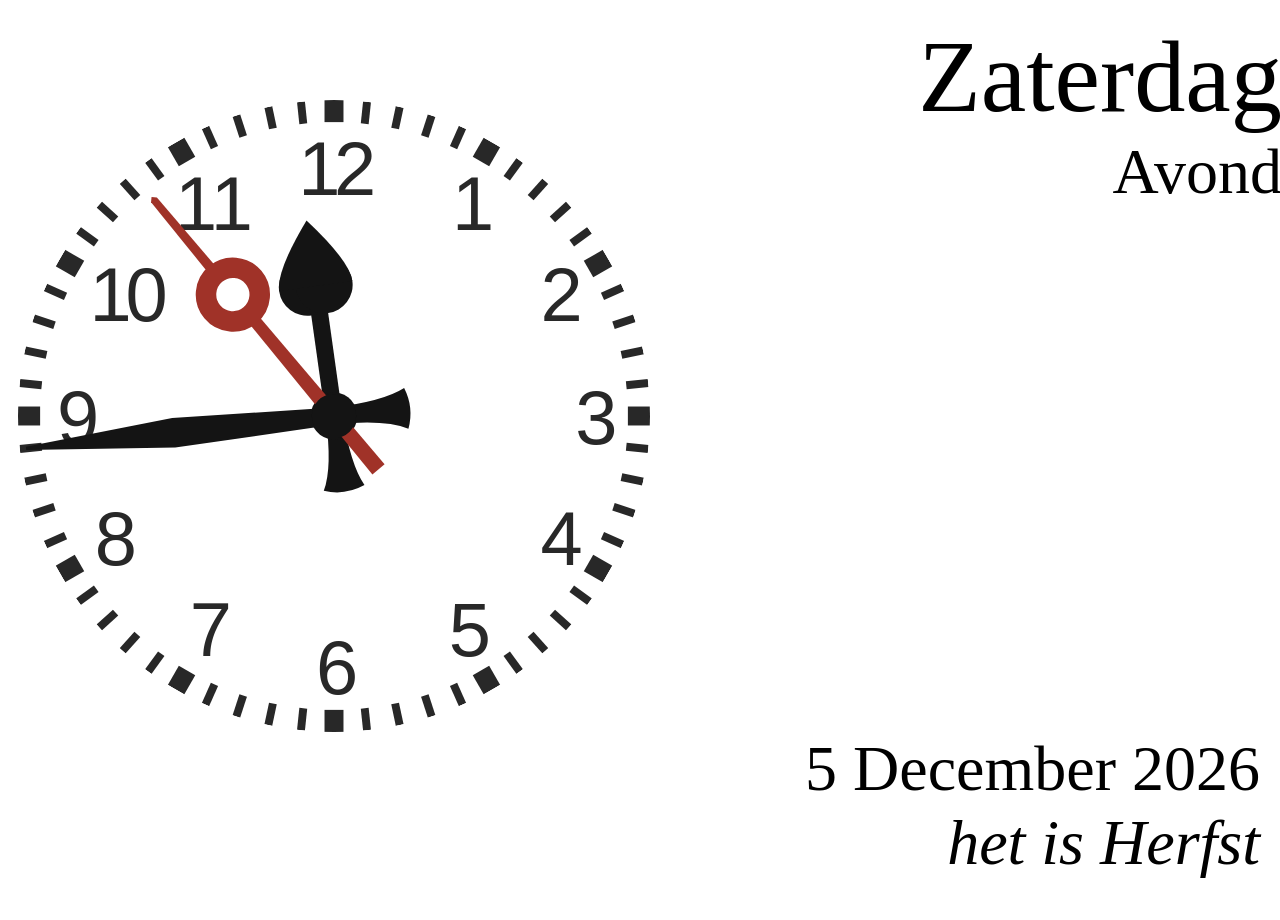
==== index.html @ fc2bb2a9 "OWASP hardening: CSP, externe JS, .html-extensie, lang-attribuut - index.php hernoemd naar index.htm" ====
<html lang="nl">
<!-- clock software is from: http://www.3quarks.com/en/SVGClock/index.html
     i added the right side stuff like day of week, season, etc.
     this is meant for people who have trouble remembering this information
     Ewald 2020-08-29
-->

  <head>
    <meta charset="utf-8">
    <meta http-equiv="Content-Security-Policy" content="default-src 'self'; object-src 'self'; base-uri 'self'; form-action 'none'">
    <meta name="viewport" content="width=device-width, initial-scale=1, viewport-fit=cover">
    <meta name="apple-mobile-web-app-capable" content="yes">
    <meta name="mobile-web-app-capable" content="yes">
    <meta name="apple-mobile-web-app-status-bar-style" content="default">
    <meta name="apple-mobile-web-app-title" content="Klok">
    <meta name="theme-color" content="#ffffff">
    <link rel="apple-touch-icon" href="apple-touch-icon.png">
    <link rel="apple-touch-icon" sizes="152x152" href="apple-touch-icon-152x152.png">
    <link rel="manifest" href="manifest.json">
    <link rel="stylesheet" href="style.css">
    <title>KLOK</title>
    <script src="app.js"></script>
  </head>

  <body>
    <section class="container">
    <div class="one">
<object data="station-clock.svg" type="image/svg+xml"
        width="100%" height="100%">
  <param name="dial"               value="din 41091.4"/>
  <param name="hourHand"           value="siemens"/>
  <param name="minuteHand"         value="siemens"/>
  <param name="secondHand"         value="din 41071.2"/>
  <param name="minuteHandBehavior" value="stepping"/>
  <param name="secondHandBehavior" value="swinging"/>
  <param name="secondHandStopToGo" value="yes"/>
  <param name="secondHandStopTime" value="1.5"/>
  <param name="backgroundColor"    value="rgba(0,0,0,0)"/>
  <param name="dialColor"          value="rgb(40,40,40)"/>
  <param name="hourHandColor"      value="rgb(20,20,20)"/>
  <param name="minuteHandColor"    value="rgb(20,20,20)"/>
  <param name="secondHandColor"    value="rgb(160,50,40)"/>
  <param name="axisCoverColor"     value="rgb(20,20,20)"/>
  <param name="axisCoverRadius"    value="7"/>
  <param name="updateInterval"     value="50"/>
</object>
    </div>

    <div class="two">
      <p class="impact1" id="dag"></p>
      <p class="impact2" id="dagdeel"></p>
      <br /><br />
      <p class="impact3"><span id="datum"></span><br /><i><span id="seizoen"></span> </i></p>
    </div>
  </body>

</html>
---- style.css ----
.container {
  width: 100%;
  height: 100%;
  background: white;
  margin: auto;
  padding: 10px;
}

.one {
  width: 50%;
  height: 90%;
  background: white;
  float: left;
}

.two {
#  margin-right: 5%;
  text-align: right;
  height: 90%;
  background: white;
}

h1 {
  font-size:10vw;
}

h2 {
  font-size:5vw;
}

img {
  max-width: 7%;
  height: auto;
  margin: 0;
  padding: 0;
  }

p.impact1 {
  font-size:8vw;
  margin: 0;
  padding: 0;
  }

p.impact2 {
  font-size:5vw;
  margin: 0;
  padding: 0;
  }

p.impact3 {
  font-size:5vw;
  position: absolute;
  bottom: 20;
  right:20;
  margin: 0;
  padding: 0;
  }
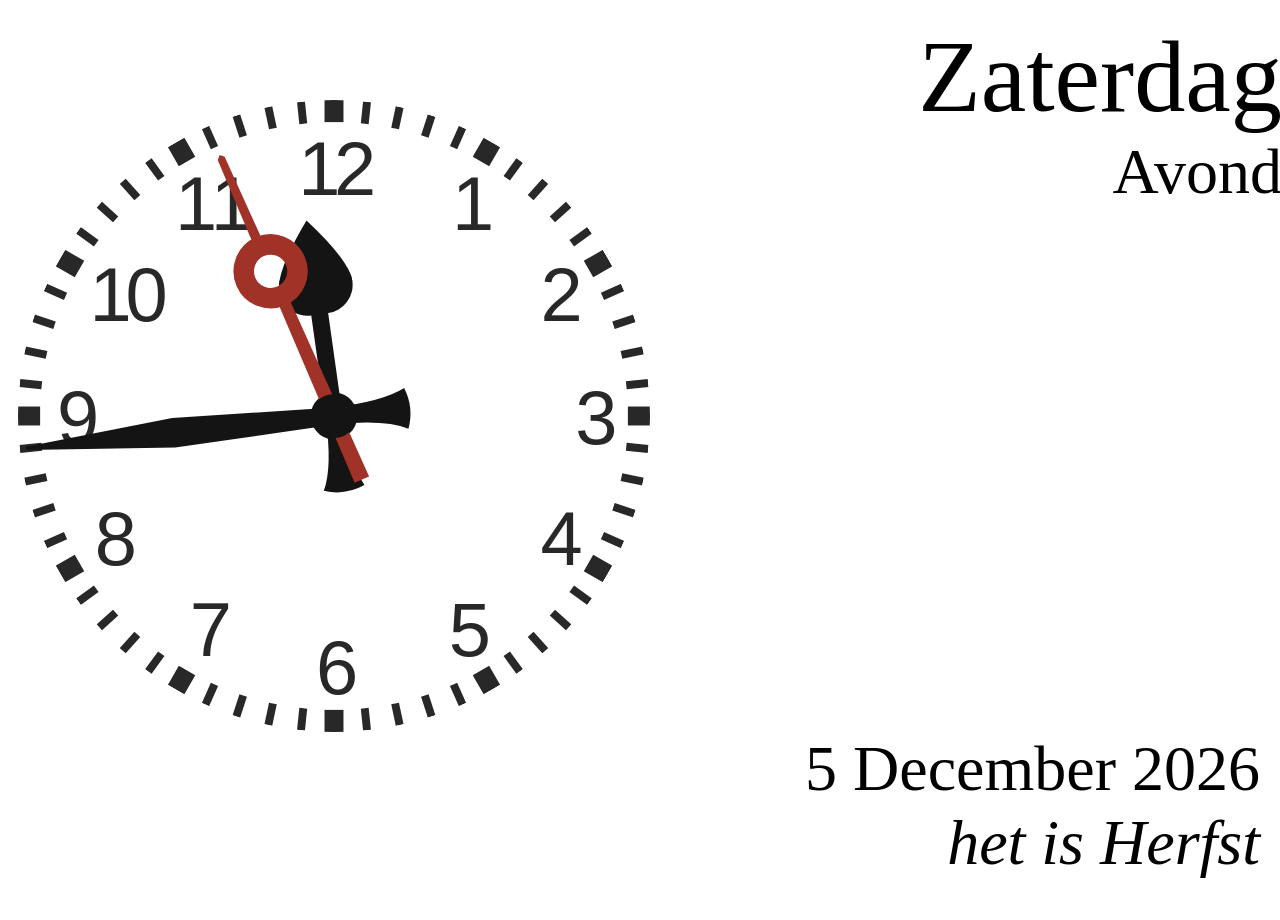
==== commit 695e5112: "Security headers consistent maken; meta CSP weg uit index.html - .htaccess HSTS terug naar 2 jaar + " ====
--- a/index.html
+++ b/index.html
@@ -7,7 +7,6 @@
 
   <head>
     <meta charset="utf-8">
-    <meta http-equiv="Content-Security-Policy" content="default-src 'self'; object-src 'self'; base-uri 'self'; form-action 'none'">
     <meta name="viewport" content="width=device-width, initial-scale=1, viewport-fit=cover">
     <meta name="apple-mobile-web-app-capable" content="yes">
     <meta name="mobile-web-app-capable" content="yes">
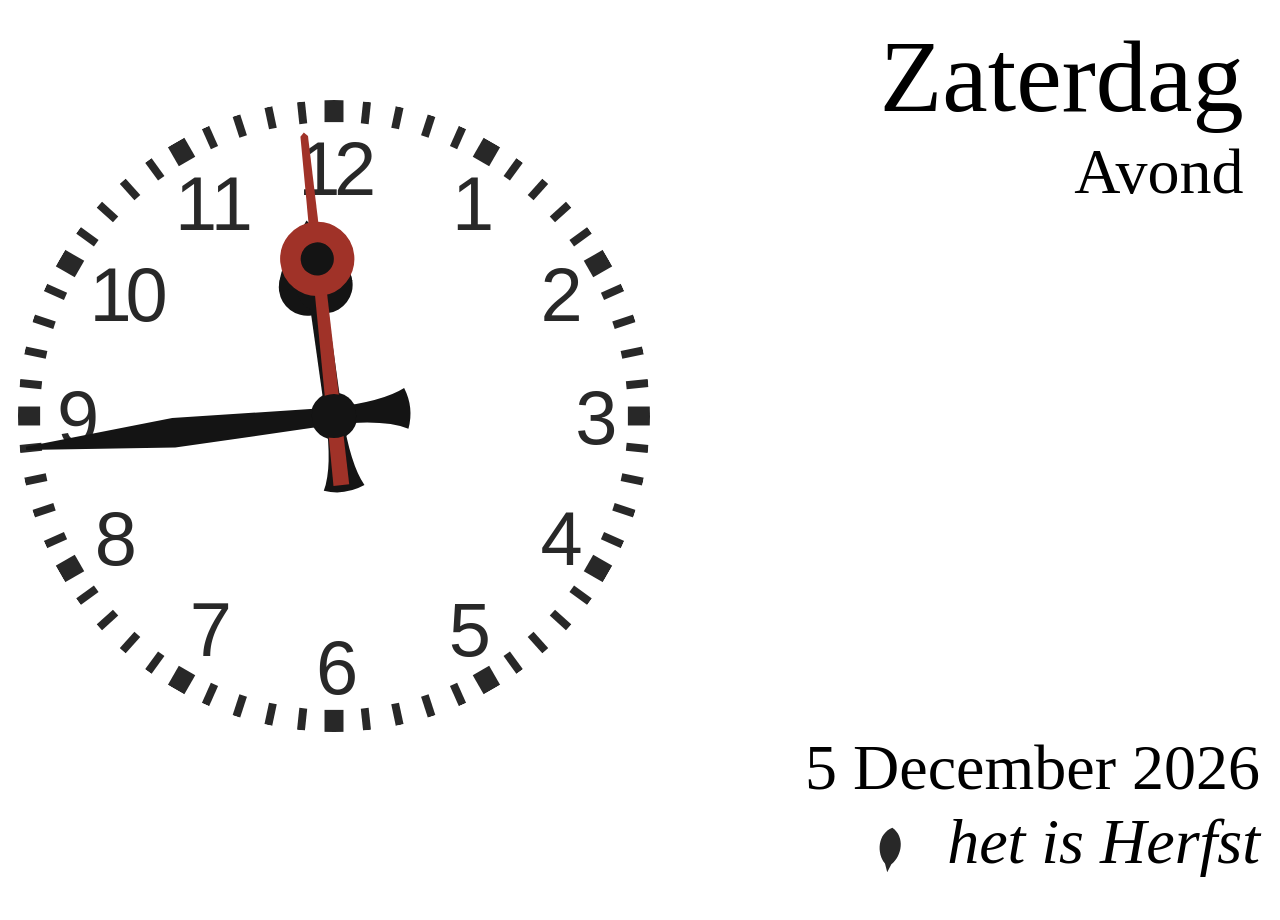
==== commit 2bcda51c: "Geanimeerd seizoens-icoontje naast de seizoenstekst Vier monochrome SVG's met subtiele SMIL-animatie" ====
--- a/index.html
+++ b/index.html
@@ -49,7 +49,7 @@
       <p class="impact1" id="dag"></p>
       <p class="impact2" id="dagdeel"></p>
       <br /><br />
-      <p class="impact3"><span id="datum"></span><br /><i><span id="seizoen"></span> </i></p>
+      <p class="impact3"><span id="datum"></span><br /><img id="seizoen-icon" alt="" /><i><span id="seizoen"></span> </i></p>
     </div>
   </body>
 
--- a/style.css
+++ b/style.css
@@ -14,8 +14,8 @@
 }
 
 .two {
-#  margin-right: 5%;
   text-align: right;
+  padding-right: 3vw;
   height: 90%;
   background: white;
 }
@@ -56,3 +56,11 @@
   padding: 0;
   }
 
+#seizoen-icon {
+  max-width: none;
+  height: 5vw;
+  width: 5vw;
+  vertical-align: middle;
+  margin-right: 0.4em;
+  }
+
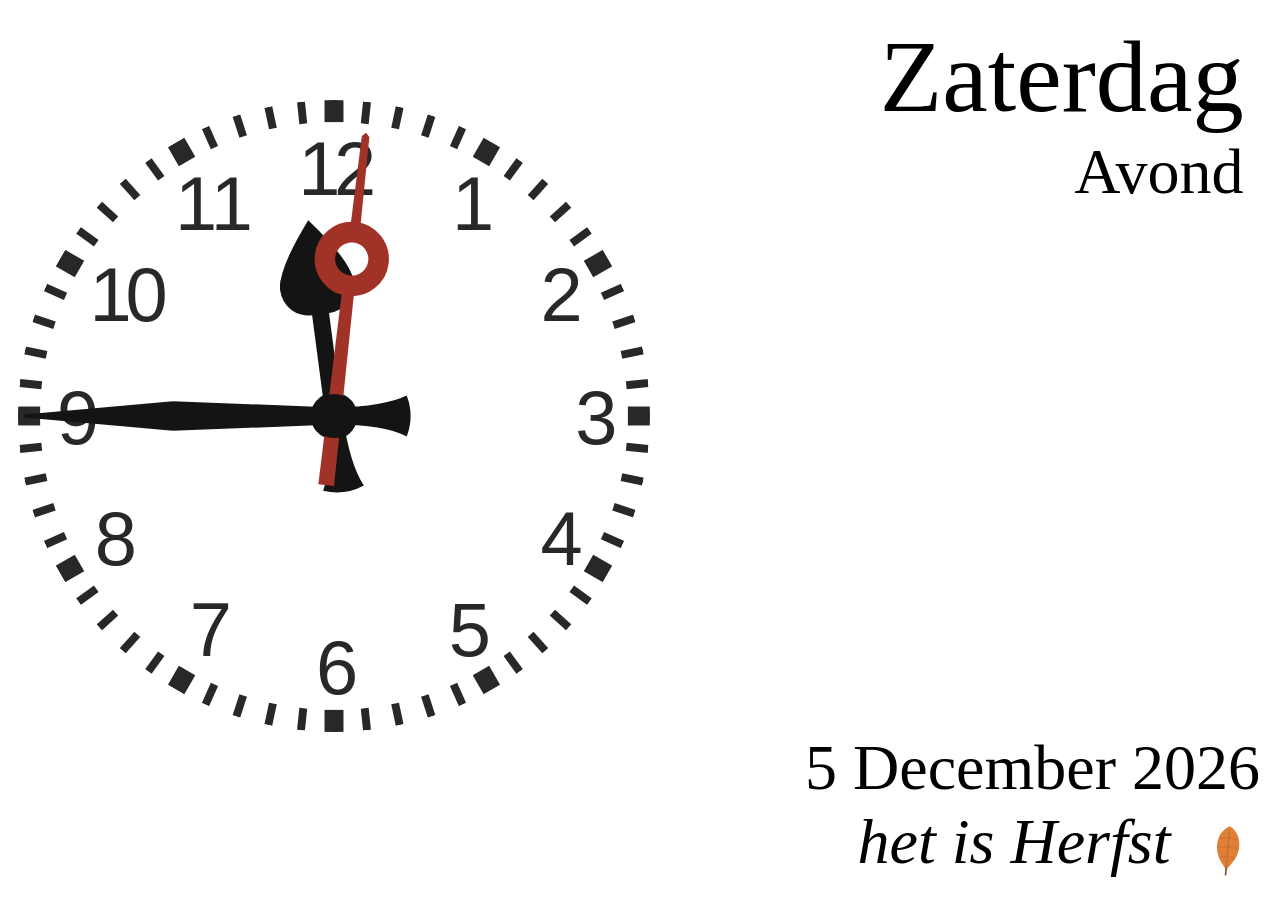
==== commit 97b73f57: "Seizoens-icoontjes met zachte kleuren, herkenbaarder; rechts van tekst - lente: blauw vogeltje op ta" ====
--- a/index.html
+++ b/index.html
@@ -49,7 +49,7 @@
       <p class="impact1" id="dag"></p>
       <p class="impact2" id="dagdeel"></p>
       <br /><br />
-      <p class="impact3"><span id="datum"></span><br /><img id="seizoen-icon" alt="" /><i><span id="seizoen"></span> </i></p>
+      <p class="impact3"><span id="datum"></span><br /><i><span id="seizoen"></span></i><img id="seizoen-icon" alt="" /></p>
     </div>
   </body>
 
--- a/style.css
+++ b/style.css
@@ -61,6 +61,6 @@
   height: 5vw;
   width: 5vw;
   vertical-align: middle;
-  margin-right: 0.4em;
+  margin-left: 0.4em;
   }
 
